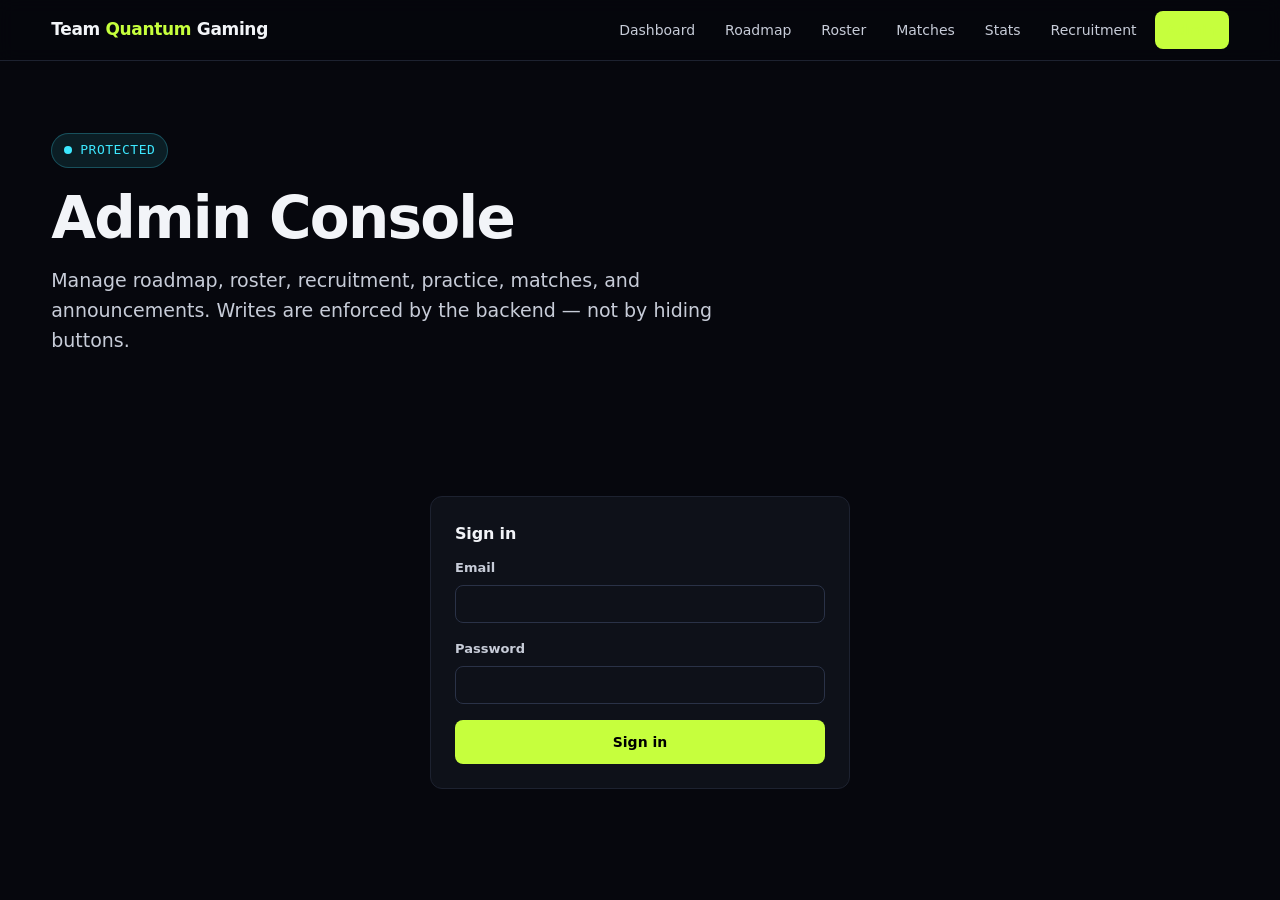
==== admin.html @ 4aba7486 "TQG dashboard: static site + Supabase schema (public views + RLS)" ====
<!DOCTYPE html>
<html lang="en" class="js">
<head>
<meta charset="UTF-8">
<meta name="viewport" content="width=device-width, initial-scale=1, viewport-fit=cover">
<meta name="theme-color" content="#06070d">
<title>Admin — Team Quantum Gaming</title>
<meta name="description" content="Team Quantum Gaming admin console — protected.">
<link rel="stylesheet" href="css/style.css">
<script>document.documentElement.classList.remove('js');</script>
</head>
<body>
<a class="skip" href="#main">Skip to content</a>
<nav class="nav" aria-label="Main">
  <div class="wrap nav-inner">
    <a class="brand" href="index.html">Team <b>Quantum</b> Gaming</a>
    <button class="burger" aria-expanded="false" aria-controls="navlinks" aria-label="Menu"><span></span><span></span><span></span></button>
    <div class="nav-links" id="navlinks">
      <a href="index.html">Dashboard</a>
      <a href="roadmap.html">Roadmap</a>
      <a href="roster.html">Roster</a>
      <a href="matches.html">Matches</a>
      <a href="stats.html">Stats</a>
      <a href="recruitment.html">Recruitment</a>
      <a href="admin.html" class="nav-cta" aria-current="page">Admin</a>
    </div>
  </div>
</nav>
<main id="main">
  <section class="hero">
    <div class="wrap">
      <span class="eyebrow"><span class="dot"></span> Protected</span>
      <h1>Admin Console</h1>
      <p class="subhead">Manage roadmap, roster, recruitment, practice, matches, and announcements. Writes are enforced by the backend — not by hiding buttons.</p>
    </div>
  </section>

  <!-- Auth gate -->
  <section id="authGate">
    <div class="wrap">
      <div class="card" style="max-width:420px;margin-inline:auto">
        <h3>Sign in</h3>
        <div class="field"><label for="email">Email</label><input id="email" type="email" autocomplete="email" required></div>
        <div class="field"><label for="password">Password</label><input id="password" type="password" autocomplete="current-password" required></div>
        <button class="btn block" id="loginBtn">Sign in</button>
        <p class="err" id="authErr" style="display:none;margin-top:10px"></p>
      </div>
    </div>
  </section>

  <!-- Console -->
  <section id="console" style="display:none">
    <div class="wrap">
      <div style="display:flex;justify-content:space-between;align-items:center;gap:12px;flex-wrap:wrap;margin-bottom:20px">
        <div>
          <h2 style="font-size:22px;font-weight:700;letter-spacing:-.02em">Console</h2>
          <p style="color:var(--muted);font-size:13px" id="whoami"></p>
        </div>
        <button class="btn ghost" id="logoutBtn">Sign out</button>
      </div>

      <div class="grid grid-2">
        <div class="card">
          <h3>Roster</h3>
          <div class="field"><label for="p_ign">IGN</label><input id="p_ign"></div>
          <div class="field"><label for="p_role">Role</label>
            <select id="p_role"><option>IGL</option><option>Rusher</option><option>Supporter</option><option>Sniper</option><option>Fragger</option></select>
          </div>
          <div class="field"><label for="p_status">Status</label>
            <select id="p_status"><option value="active">Active</option><option value="substitute">Substitute</option><option value="trial">Trial</option><option value="inactive">Inactive</option></select>
          </div>
          <button class="btn" id="addPlayer">Add player</button>
        </div>

        <div class="card">
          <h3>Announcement</h3>
          <div class="field"><label for="a_title">Title</label><input id="a_title"></div>
          <div class="field"><label for="a_body">Body</label><textarea id="a_body" rows="3"></textarea></div>
          <button class="btn" id="addAnn">Publish</button>
        </div>

        <div class="card">
          <h3>Match</h3>
          <div class="field"><label for="m_date">Date</label><input id="m_date" type="date"></div>
          <div class="field"><label for="m_type">Type</label>
            <select id="m_type"><option value="squad">Squad</option><option value="solo">Solo</option><option value="practice">Practice</option><option value="scrim">Scrim</option></select>
          </div>
          <div class="field"><label for="m_opponent">Opponent</label><input id="m_opponent"></div>
          <div class="field"><label for="m_placement">Placement</label><input id="m_placement" type="number"></div>
          <div class="field"><label for="m_kills">Kills</label><input id="m_kills" type="number"></div>
          <button class="btn" id="addMatch">Record match</button>
        </div>

        <div class="card">
          <h3>Recruitment candidate (private)</h3>
          <div class="field"><label for="r_ign">IGN</label><input id="r_ign"></div>
          <div class="field"><label for="r_role">Target role</label>
            <select id="r_role"><option>Rusher</option><option>Supporter</option></select>
          </div>
          <div class="field"><label for="r_notes">Evaluation notes</label><textarea id="r_notes" rows="3"></textarea></div>
          <button class="btn" id="addRec">Add candidate</button>
        </div>
      </div>
    </div>
  </section>
</main>

<div id="toast" role="status" aria-live="polite"></div>
<script type="module" src="js/admin.js"></script>
</body>
</html>
---- css/style.css ----
/* ============================================================
   TQG — design tokens + base (from brief)
   bg #06070D | accent lime #C6FF3D | secondary cyan #3DE8FF
   off-white text | muted grey | restrained dark cards
   ============================================================ */
:root{
  --bg:#06070d;
  --bg-2:#0a0c13;
  --card:#0e1119;
  --card-2:#131725;
  --line:#1d2230;
  --line-2:#2a3247;
  --fg:#f2f4f8;
  --fg-2:#c7ccd8;
  --muted:#8b92a5;
  --lime:#c6ff3d;
  --cyan:#3de8ff;
  --lime-dim:rgba(198,255,61,.12);
  --cyan-dim:rgba(61,232,255,.10);
  --r:12px;
  --r-lg:16px;
  --ease:cubic-bezier(.2,.7,.2,1);
  --font:"Space Grotesk",system-ui,-apple-system,"Segoe UI",Roboto,sans-serif;
  --font-m:"JetBrains Mono",ui-monospace,Menlo,Consolas,monospace;
}
*{margin:0;padding:0;box-sizing:border-box}
html{scroll-behavior:smooth}
body{
  background:var(--bg);color:var(--fg);
  font-family:var(--font);line-height:1.6;
  -webkit-font-smoothing:antialiased;
  overflow-x:hidden;
  font-size:16px;
}
a{color:inherit;text-decoration:none}
img{max-width:100%;height:auto;display:block}
ul{list-style:none}
button{font-family:inherit;cursor:pointer;border:0;background:none}
input,select,textarea{font-family:inherit;color:inherit}
:focus-visible{outline:2px solid var(--lime);outline-offset:3px;border-radius:4px}
.skip{position:absolute;left:-999px;top:0;background:var(--lime);color:#000;padding:12px 18px;font-weight:700;z-index:300;border-radius:0 0 12px 0}
.skip:focus{left:0}
.wrap{width:min(1180px,92%);margin-inline:auto}
/* Nav */
.nav{position:sticky;top:0;z-index:100;background:rgba(6,7,13,.85);backdrop-filter:blur(8px);border-bottom:1px solid var(--line)}
.nav-inner{display:flex;align-items:center;justify-content:space-between;height:60px}
.brand{font-weight:700;letter-spacing:-.02em;font-size:17px}
.brand b{color:var(--lime)}
.nav-links{display:flex;gap:6px;align-items:center}
.nav-links a{padding:8px 12px;font-size:14px;color:var(--fg-2);border-radius:8px;transition:color .18s var(--ease),background .18s var(--ease)}
.nav-links a:hover{color:var(--fg);background:var(--card-2)}
.nav-links a[aria-current]{color:var(--lime)}
.nav-cta{background:var(--lime);color:#000;font-weight:700;padding:8px 16px;border-radius:8px;font-size:14px;transition:transform .18s var(--ease),filter .18s var(--ease)}
.nav-cta:hover{transform:translateY(-1px);filter:brightness(1.06)}
.burger{display:none;flex-direction:column;gap:5px;padding:10px;border-radius:8px;min-width:44px;min-height:44px}
.burger span{display:block;width:20px;height:2px;background:var(--fg);transition:transform .2s var(--ease),opacity .2s var(--ease)}
.burger[aria-expanded="true"] span:nth-child(1){transform:translateY(7px) rotate(45deg)}
.burger[aria-expanded="true"] span:nth-child(2){opacity:0}
.burger[aria-expanded="true"] span:nth-child(3){transform:translateY(-7px) rotate(-45deg)}
/* Hero / sections */
section{padding:56px 0}
.hero{padding:72px 0 56px}
.eyebrow{display:inline-flex;align-items:center;gap:8px;font-size:13px;color:var(--cyan);font-family:var(--font-m);letter-spacing:.04em;text-transform:uppercase;background:var(--cyan-dim);padding:6px 12px;border-radius:999px;border:1px solid rgba(61,232,255,.25)}
.eyebrow .dot{width:8px;height:8px;border-radius:50%;background:var(--cyan);animation:pulse 2s infinite}
@keyframes pulse{0%,100%{opacity:1}50%{opacity:.35}}
h1{font-size:clamp(34px,7vw,58px);line-height:1.05;letter-spacing:-.03em;font-weight:700;margin:20px 0 16px}
h1 .lime{color:var(--lime)}
.subhead{font-size:clamp(16px,2.4vw,19px);color:var(--fg-2);max-width:58ch;margin-bottom:28px}
.hero-stats{display:flex;flex-wrap:wrap;gap:24px;margin-top:32px}
.stat .k{font-size:30px;font-weight:700;letter-spacing:-.02em;font-family:var(--font-m)}
.stat .k em{font-style:normal;color:var(--lime)}
.stat .l{font-size:13px;color:var(--muted);margin-top:2px}
/* Cards */
.card{background:var(--card);border:1px solid var(--line);border-radius:var(--r);padding:24px}
.card h3{font-size:16px;font-weight:700;letter-spacing:-.01em;margin-bottom:12px;display:flex;align-items:center;gap:8px}
.grid{display:grid;gap:16px}
.grid-2{grid-template-columns:repeat(2,1fr)}
.grid-3{grid-template-columns:repeat(3,1fr)}
.grid-4{grid-template-columns:repeat(4,1fr)}
/* Progress bars */
.progress{height:8px;background:var(--card-2);border-radius:999px;overflow:hidden}
.progress > i{display:block;height:100%;background:var(--lime);border-radius:999px;transition:width .4s var(--ease)}
.progress-label{display:flex;justify-content:space-between;font-size:13px;color:var(--muted);margin-bottom:6px}
.progress-label b{color:var(--fg);font-family:var(--font-m)}
/* Status pill */
.pill{display:inline-flex;align-items:center;gap:6px;font-size:12.5px;font-weight:600;padding:5px 11px;border-radius:999px;border:1px solid}
.pill.lime{color:var(--lime);background:var(--lime-dim);border-color:rgba(198,255,61,.3)}
.pill.cyan{color:var(--cyan);background:var(--cyan-dim);border-color:rgba(61,232,255,.3)}
.pill.grey{color:var(--muted);background:var(--card-2);border-color:var(--line-2)}
.pill.red{color:#ff6b6b;background:rgba(255,107,107,.1);border-color:rgba(255,107,107,.3)}
/* Tables */
.table-wrap{overflow-x:auto;border:1px solid var(--line);border-radius:var(--r)}
table{width:100%;border-collapse:collapse;font-size:14px}
th,td{text-align:left;padding:12px 16px;border-bottom:1px solid var(--line);white-space:nowrap}
th{font-size:12px;text-transform:uppercase;letter-spacing:.06em;color:var(--muted);font-family:var(--font-m);font-weight:600}
tr:last-child td{border-bottom:0}
tbody tr{transition:background .18s var(--ease)}
tbody tr:hover{background:var(--card-2)}
/* Empty state */
.empty{text-align:center;padding:36px 20px;color:var(--muted)}
.empty .big{font-size:34px;margin-bottom:8px}
.empty h4{color:var(--fg);margin-bottom:6px}
/* Footer */
footer{border-top:1px solid var(--line);padding:40px 0;color:var(--muted);font-size:14px}
footer .wrap{display:flex;flex-wrap:wrap;gap:12px;justify-content:space-between}
/* Forms (admin) */
.field{margin-bottom:16px}
.field label{display:block;font-size:13px;font-weight:600;margin-bottom:6px;color:var(--fg-2)}
.field input,.field select,.field textarea{width:100%;padding:10px 12px;background:var(--card);border:1px solid var(--line-2);border-radius:8px;font-size:14px;color:var(--fg);transition:border-color .18s var(--ease)}
.field input:focus,.field select:focus,.field textarea:focus{outline:none;border-color:var(--lime)}
.field .err{color:#ff6b6b;font-size:12.5px;margin-top:5px;min-height:0}
.btn{display:inline-flex;align-items:center;gap:8px;background:var(--lime);color:#000;font-weight:700;padding:11px 20px;border-radius:8px;font-size:14px;min-height:44px;transition:transform .18s var(--ease),filter .18s var(--ease)}
.btn:hover{transform:translateY(-1px);filter:brightness(1.06)}
.btn.ghost{background:transparent;color:var(--fg);border:1px solid var(--line-2)}
.btn.danger{background:rgba(255,107,107,.12);color:#ff6b6b;border:1px solid rgba(255,107,107,.3)}
.btn.block{width:100%;justify-content:center}
/* Toast */
#toast{position:fixed;bottom:20px;left:50%;transform:translateX(-50%) translateY(20px);background:var(--card-2);border:1px solid var(--line-2);color:var(--fg);padding:12px 20px;border-radius:10px;font-size:14px;z-index:400;opacity:0;pointer-events:none;transition:opacity .25s var(--ease),transform .25s var(--ease)}
#toast.show{opacity:1;transform:translateX(-50%) translateY(0)}
#toast.err{border-color:rgba(255,107,107,.4);color:#ff8a8a}
/* Mobile action bar */
.mobilebar{display:none;position:fixed;bottom:0;left:0;right:0;background:var(--bg-2);border-top:1px solid var(--line);padding:8px 12px;z-index:200;gap:8px}
.mobilebar a{flex:1;text-align:center;padding:12px;border-radius:8px;font-weight:700;font-size:14px;min-height:44px;display:flex;align-items:center;justify-content:center}
/* Responsive */
@media (max-width:900px){
  .grid-4{grid-template-columns:repeat(2,1fr)}
  .grid-3{grid-template-columns:repeat(2,1fr)}
}
@media (max-width:720px){
  .nav-links{position:fixed;inset:60px 0 auto 0;background:var(--bg-2);flex-direction:column;padding:12px;gap:4px;border-bottom:1px solid var(--line);transform:translateY(-120%);transition:transform .25s var(--ease);z-index:99}
  .nav-links.open{transform:translateY(0)}
  .nav-links a{width:100%;text-align:center;padding:14px}
  .nav-cta{display:none}
  .burger{display:flex;min-width:44px;min-height:44px}
  section,hero{padding:44px 0}
  .grid-2,.grid-3,.grid-4{grid-template-columns:1fr}
  .mobilebar{display:flex}
  footer{padding-bottom:84px}
}
@media (prefers-reduced-motion:reduce){
  *{animation:none!important;transition:none!important}
}
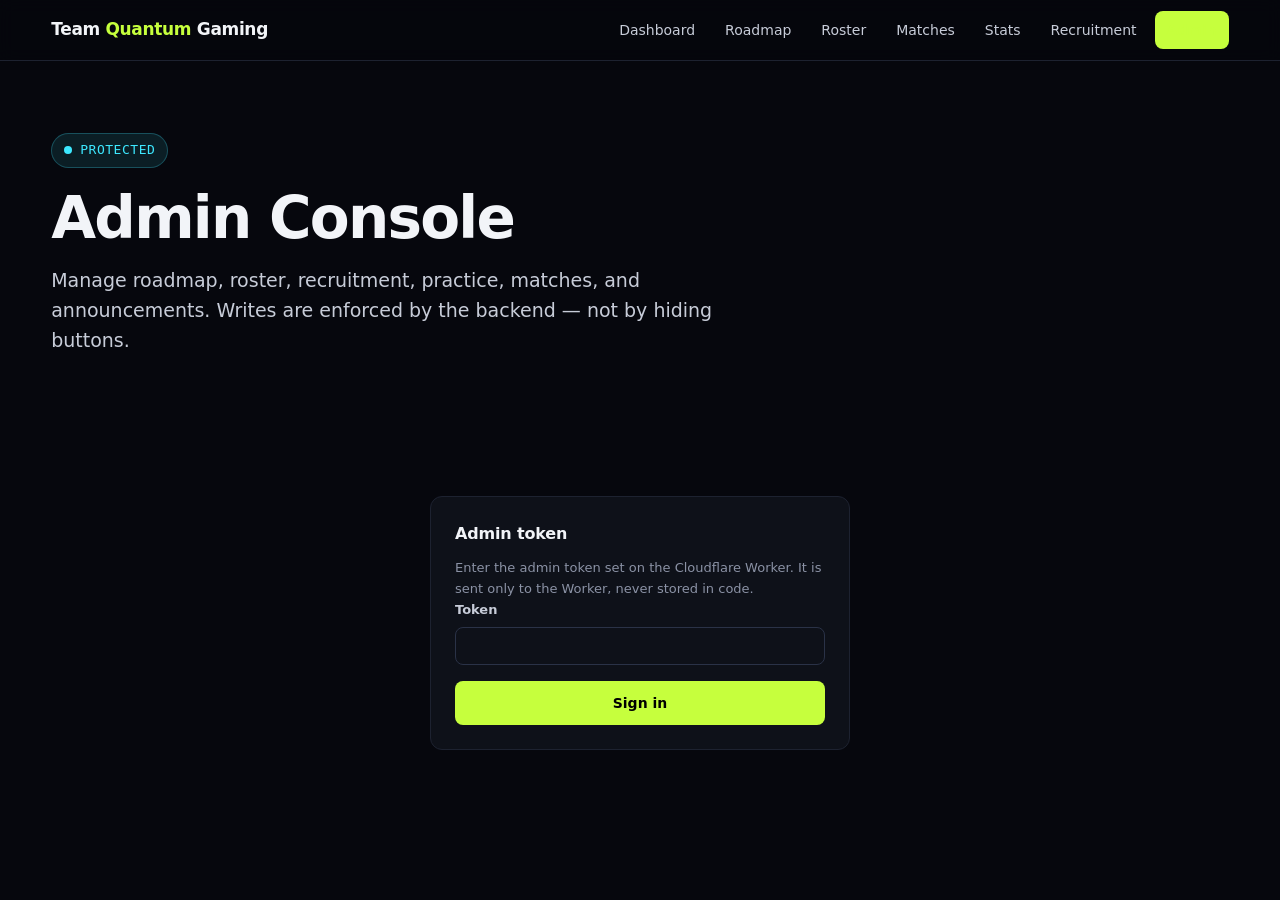
==== commit 56d0fd11: "TQG data layer pivot: Google Sheets CSV (public read) + Cloudflare Worker (admin writes)" ====
--- a/admin.html
+++ b/admin.html
@@ -39,9 +39,9 @@
   <section id="authGate">
     <div class="wrap">
       <div class="card" style="max-width:420px;margin-inline:auto">
-        <h3>Sign in</h3>
-        <div class="field"><label for="email">Email</label><input id="email" type="email" autocomplete="email" required></div>
-        <div class="field"><label for="password">Password</label><input id="password" type="password" autocomplete="current-password" required></div>
+        <h3>Admin token</h3>
+        <p style="color:var(--muted);font-size:13px">Enter the admin token set on the Cloudflare Worker. It is sent only to the Worker, never stored in code.</p>
+        <div class="field"><label for="tokenInput">Token</label><input id="tokenInput" type="password" autocomplete="off" required></div>
         <button class="btn block" id="loginBtn">Sign in</button>
         <p class="err" id="authErr" style="display:none;margin-top:10px"></p>
       </div>
